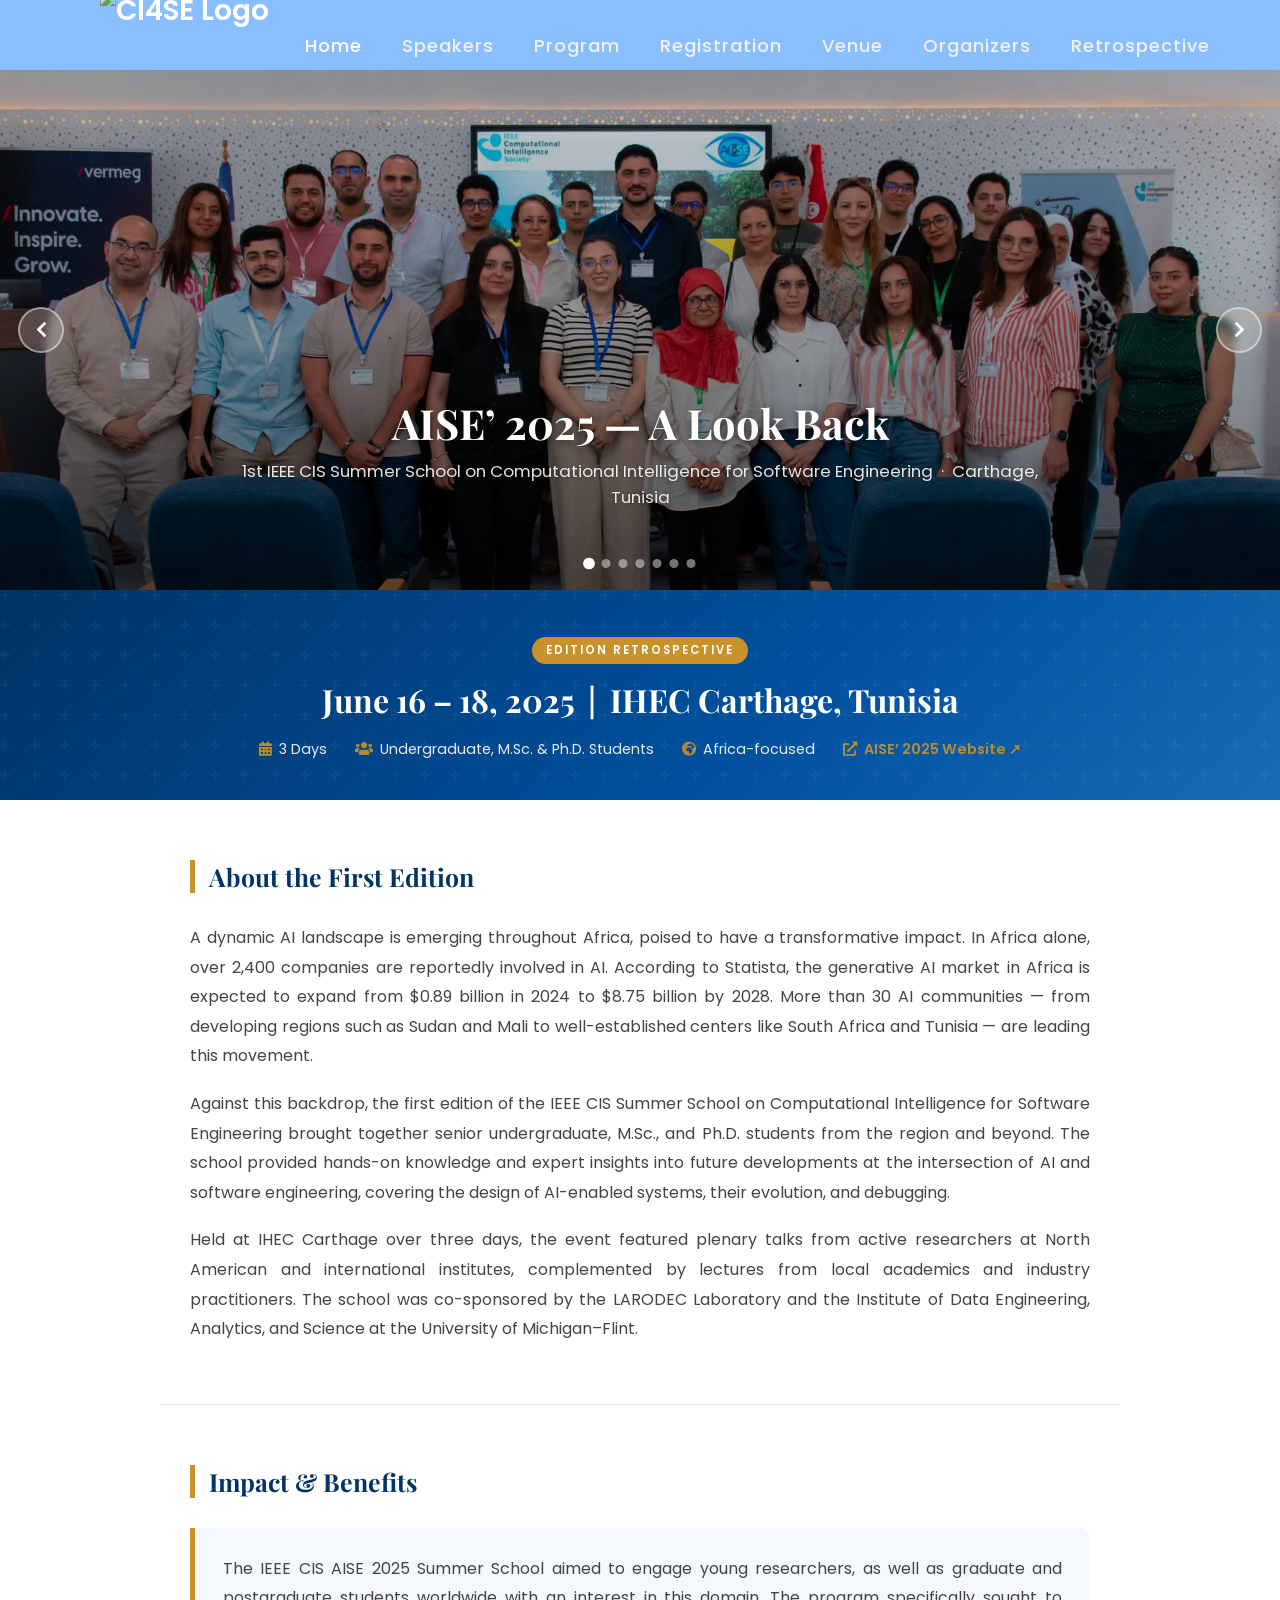
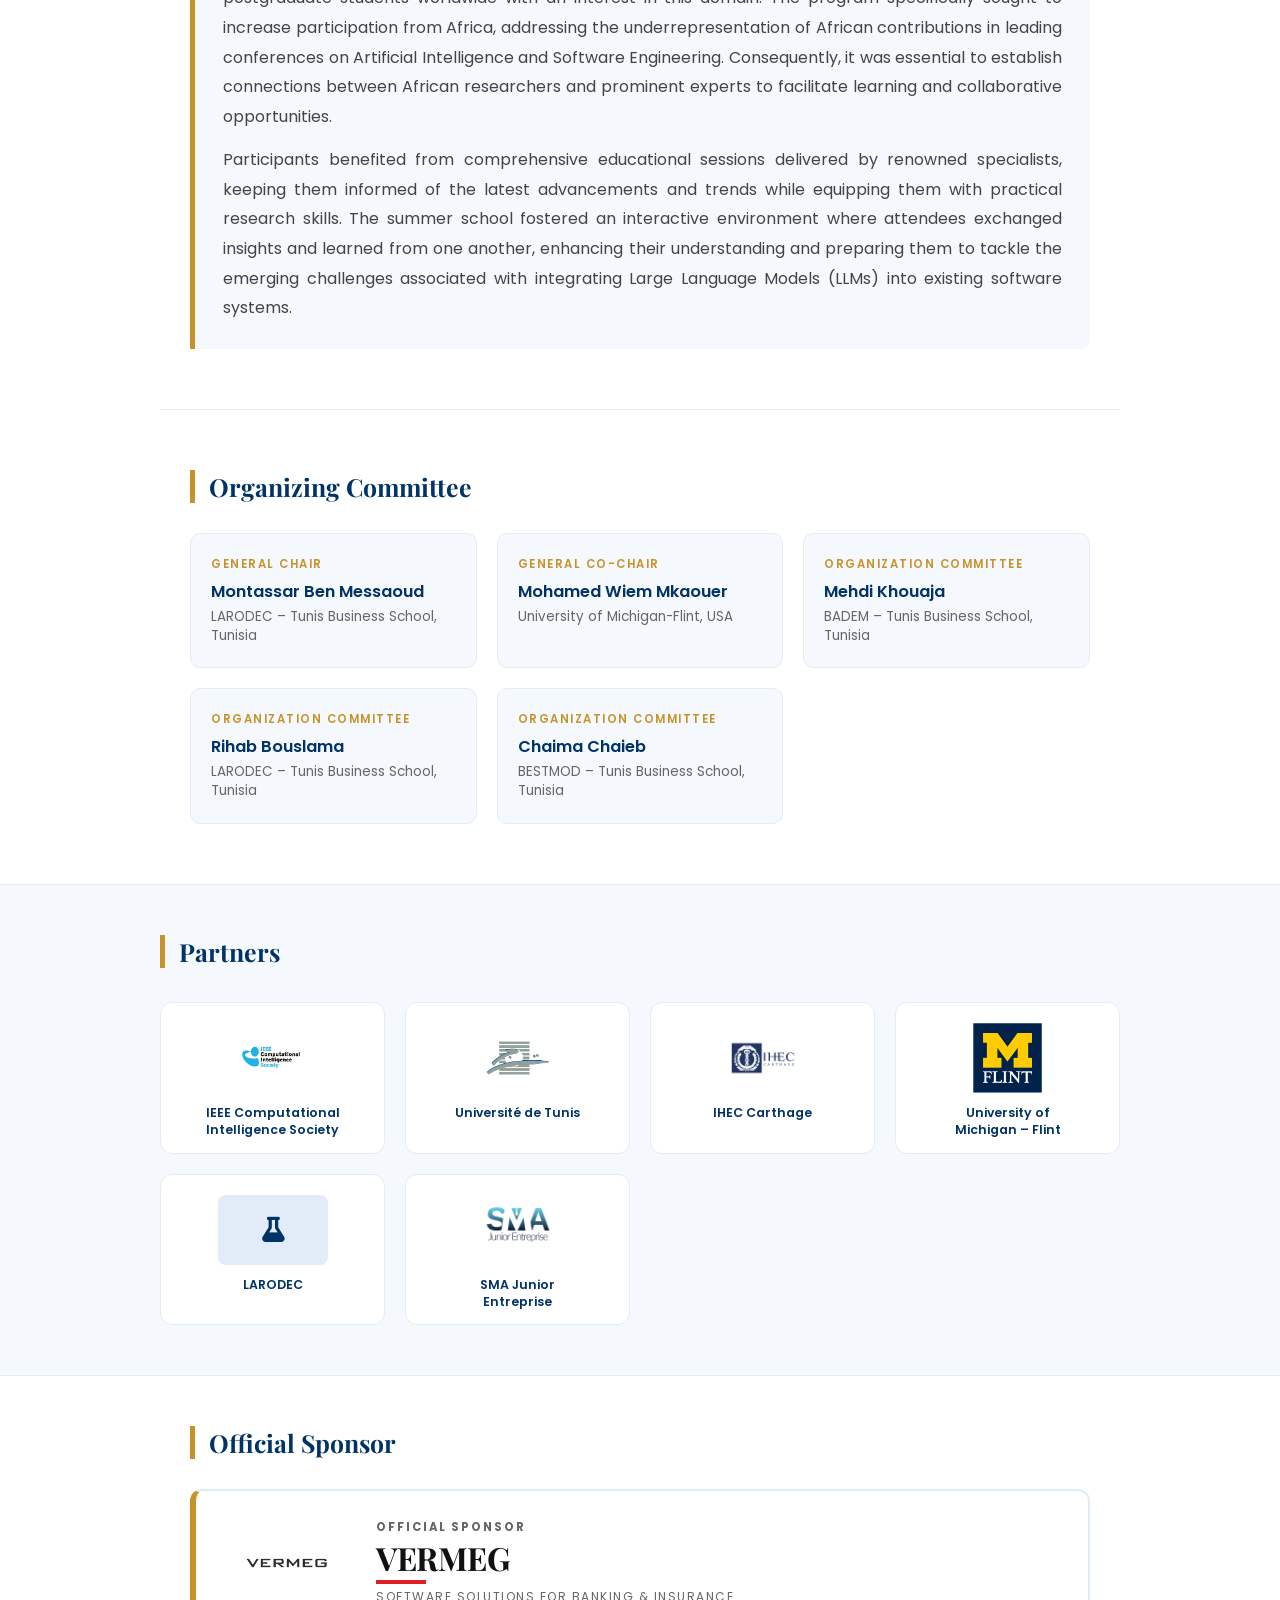
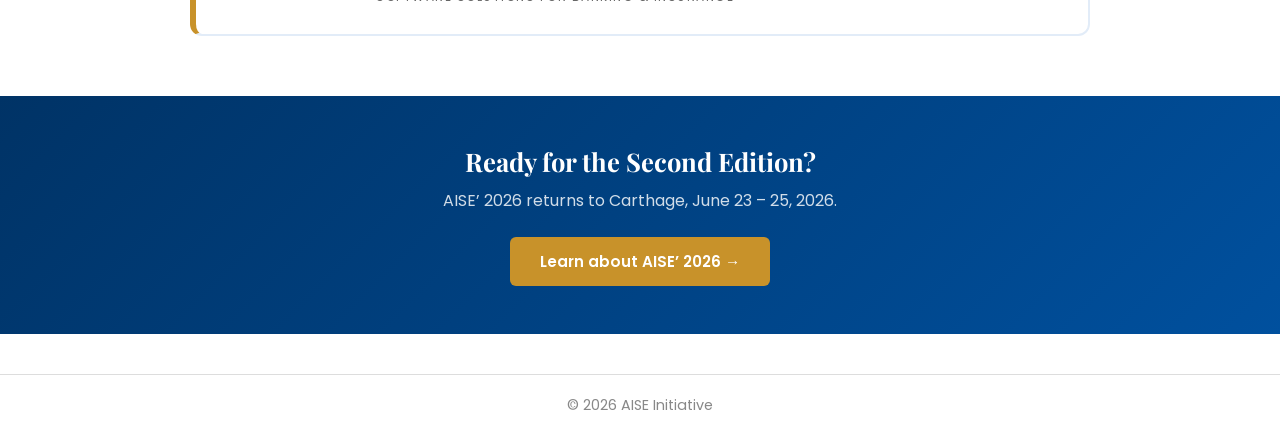
==== AISE2025.html @ b55656f7 "Retrospective" ====
<!DOCTYPE html>
<html lang="en" dir="ltr">
<head>
  <meta charset="utf-8" />
  <link rel="icon" href="images/AISE.png" type="image/png" />
  <title>AISE 2025 – Retrospective</title>
  <link rel="stylesheet" href="styles.css" />
  <link rel="stylesheet" href="https://cdnjs.cloudflare.com/ajax/libs/font-awesome/5.15.3/css/all.min.css" />
  <link rel="preconnect" href="https://fonts.googleapis.com" />
  <link href="https://fonts.googleapis.com/css2?family=Playfair+Display:wght@700&family=Source+Sans+3:wght@300;400;600&display=swap" rel="stylesheet" />
  <meta name="viewport" content="width=device-width, initial-scale=1.0" />

  <style>
    /* ── Root & base ───────────────────────────────────────── */
    :root {
      --navy: #003366;
      --gold:  #c8922a;
      --light: #f5f8fc;
      --mid:   #e2ecf8;
      --text:  #2c2c2c;
      --muted: #666;
    }
    body {
      font-family: 'Source Sans 3', sans-serif;
      color: var(--text);
      margin: 0;
      background: #fff;
    }

    /* ══════════════════════════════════════════════════════════
       HERO SLIDESHOW  — full-width, right after navbar
    ══════════════════════════════════════════════════════════ */
    .slideshow-wrap {
      position: relative;
      width: 100%;
      height: 520px;
      overflow: hidden;
      background: #000;
      margin-top: 70px; /* ← pushes slideshow below the fixed navbar.
                            Inspect your <nav> in the browser and change
                            this value if it still overlaps. */
    }
    @media (max-width: 700px) { .slideshow-wrap { height: 280px; margin-top: 70px; } }

    .slide {
      position: absolute;
      inset: 0;
      opacity: 0;
      transition: opacity .8s ease;
      background-size: cover;
      background-position: center;
    }
    .slide.active { opacity: 1; }

    /* Dark gradient overlay so text reads well */
    .slide::after {
      content: '';
      position: absolute;
      inset: 0;
      background: linear-gradient(to bottom,
        rgba(0,0,0,.18) 0%,
        rgba(0,0,0,.55) 100%);
    }

    /* Caption */
    .slide-caption {
      position: absolute;
      bottom: 80px;
      left: 50%;
      transform: translateX(-50%);
      z-index: 2;
      text-align: center;
      color: #fff;
      width: 90%;
      max-width: 800px;
      pointer-events: none;
    }
    .slide-caption h1 {
      font-family: 'Playfair Display', serif;
      font-size: clamp(1.5rem, 4vw, 2.6rem);
      margin: 0 0 10px;
      text-shadow: 0 2px 8px rgba(0,0,0,.5);
      line-height: 1.2;
    }
    .slide-caption p {
      font-size: clamp(.85rem, 2vw, 1.05rem);
      opacity: .88;
      margin: 0;
      text-shadow: 0 1px 4px rgba(0,0,0,.4);
    }

    /* Prev / Next arrows */
    .slide-btn {
      position: absolute;
      top: 50%;
      transform: translateY(-50%);
      z-index: 3;
      background: rgba(255,255,255,.18);
      border: 2px solid rgba(255,255,255,.45);
      color: #fff;
      width: 46px; height: 46px;
      border-radius: 50%;
      font-size: 1.1rem;
      cursor: pointer;
      display: flex; align-items: center; justify-content: center;
      transition: background .2s;
      backdrop-filter: blur(4px);
    }
    .slide-btn:hover { background: rgba(255,255,255,.32); }
    .slide-btn.prev { left: 18px; }
    .slide-btn.next { right: 18px; }

    /* Dot indicators */
    .slide-dots {
      position: absolute;
      bottom: 22px;
      left: 50%;
      transform: translateX(-50%);
      z-index: 3;
      display: flex;
      gap: 8px;
    }
    .dot {
      width: 9px; height: 9px;
      border-radius: 50%;
      background: rgba(255,255,255,.45);
      cursor: pointer;
      transition: background .25s, transform .25s;
      border: none;
      padding: 0;
    }
    .dot.active { background: #fff; transform: scale(1.3); }

    /* ── Page info banner (below slideshow) ────────────────── */
    .retro-hero {
      background: linear-gradient(135deg, var(--navy) 0%, #00509e 60%, #1a6bb5 100%);
      color: #fff;
      text-align: center;
      padding: 46px 30px 40px;
      position: relative;
      overflow: hidden;
    }
    .retro-hero::before {
      content: '';
      position: absolute;
      inset: 0;
      background: url("data:image/svg+xml,%3Csvg width='60' height='60' viewBox='0 0 60 60' xmlns='http://www.w3.org/2000/svg'%3E%3Cg fill='none' fill-rule='evenodd'%3E%3Cg fill='%23ffffff' fill-opacity='0.04'%3E%3Cpath d='M36 34v-4h-2v4h-4v2h4v4h2v-4h4v-2h-4zm0-30V0h-2v4h-4v2h4v4h2V6h4V4h-4zM6 34v-4H4v4H0v2h4v4h2v-4h4v-2H6zM6 4V0H4v4H0v2h4v4h2V6h4V4H6z'/%3E%3C/g%3E%3C/g%3E%3C/svg%3E");
    }
    .retro-hero .badge {
      display: inline-block;
      background: var(--gold);
      color: #fff;
      font-size: .72rem;
      font-weight: 600;
      letter-spacing: 2px;
      text-transform: uppercase;
      padding: 5px 14px;
      border-radius: 20px;
      margin-bottom: 14px;
    }
    .retro-hero h2 {
      font-family: 'Playfair Display', serif;
      font-size: clamp(1.4rem, 3vw, 2rem);
      margin: 0 0 10px;
    }
    .retro-hero .hero-meta {
      margin-top: 18px;
      display: flex;
      justify-content: center;
      gap: 28px;
      flex-wrap: wrap;
    }
    .retro-hero .hero-meta span {
      font-size: .9rem;
      opacity: .9;
      display: flex;
      align-items: center;
      gap: 7px;
    }
    .retro-hero .hero-meta i { color: var(--gold); }

    /* ── Section wrapper ───────────────────────────────────── */
    .section {
      max-width: 960px;
      margin: 0 auto;
      padding: 60px 30px;
    }
    .section-title {
      font-family: 'Playfair Display', serif;
      font-size: 1.55rem;
      color: var(--navy);
      border-left: 5px solid var(--gold);
      padding-left: 14px;
      margin: 0 0 30px;
    }

    /* ── About prose ───────────────────────────────────────── */
    .prose p {
      font-size: 1rem;
      color: #444;
      line-height: 1.85;
      margin-bottom: 18px;
      text-align: justify;
    }
    .prose p:last-child { margin-bottom: 0; }

    /* ── Impact box ────────────────────────────────────────── */
    .impact-box {
      background: var(--light);
      border-left: 5px solid var(--gold);
      border-radius: 0 10px 10px 0;
      padding: 26px 28px;
    }
    .impact-box p {
      font-size: 1rem;
      color: #444;
      line-height: 1.85;
      margin: 0 0 14px;
      text-align: justify;
    }
    .impact-box p:last-child { margin-bottom: 0; }

    /* ── Org committee ─────────────────────────────────────── */
    .org-grid {
      display: grid;
      grid-template-columns: repeat(auto-fit, minmax(220px, 1fr));
      gap: 20px;
    }
    .org-card {
      background: var(--light);
      border: 1px solid var(--mid);
      border-radius: 10px;
      padding: 22px 20px;
      transition: box-shadow .2s;
    }
    .org-card:hover { box-shadow: 0 6px 18px rgba(0,51,102,.09); }
    .org-card .role {
      font-size: .72rem;
      font-weight: 600;
      text-transform: uppercase;
      letter-spacing: 1.5px;
      color: var(--gold);
      margin-bottom: 6px;
    }
    .org-card .name {
      font-size: 1.02rem;
      font-weight: 600;
      color: var(--navy);
      margin-bottom: 4px;
    }
    .org-card .affil {
      font-size: .84rem;
      color: var(--muted);
      line-height: 1.4;
    }

    /* ══════════════════════════════════════════════════════════
       PARTNERS  — logo photo cards
    ══════════════════════════════════════════════════════════ */
    .partners-section {
      background: var(--light);
      border-top: 1px solid var(--mid);
      border-bottom: 1px solid var(--mid);
      padding: 50px 30px;
    }
    .partners-inner { max-width: 960px; margin: 0 auto; }
    .partners-inner .section-title { margin-bottom: 34px; }

    .partners-grid {
      display: grid;
      grid-template-columns: repeat(auto-fill, minmax(180px, 1fr));
      gap: 20px;
    }
    .partner-card {
      background: #fff;
      border: 1px solid var(--mid);
      border-radius: 12px;
      padding: 20px 16px 14px;
      display: flex;
      flex-direction: column;
      align-items: center;
      gap: 12px;
      transition: transform .2s, box-shadow .2s;
    }
    .partner-card:hover { transform: translateY(-4px); box-shadow: 0 8px 22px rgba(0,51,102,.1); }
    .partner-logo-wrap {
      width: 110px;
      height: 70px;
      display: flex;
      align-items: center;
      justify-content: center;
    }
    .partner-logo-wrap img {
      max-width: 110px;
      max-height: 70px;
      object-fit: contain;
      display: block;
    }
    .partner-logo-wrap .logo-placeholder {
      width: 100%;
      height: 100%;
      background: var(--mid);
      border-radius: 8px;
      display: flex;
      align-items: center;
      justify-content: center;
      color: var(--navy);
      font-size: 1.6rem;
    }
    .partner-name {
      font-size: .78rem;
      font-weight: 600;
      text-align: center;
      color: var(--navy);
      line-height: 1.35;
    }

    /* ── Official Sponsor ──────────────────────────────────── */
    .sponsor-section {
      max-width: 960px;
      margin: 0 auto;
      padding: 50px 30px 60px;
    }
    .sponsor-box {
      display: flex;
      align-items: center;
      gap: 28px;
      background: #fff;
      border: 2px solid var(--mid);
      border-left: 6px solid var(--gold);
      border-radius: 12px;
      padding: 28px 32px;
      flex-wrap: wrap;
    }
    .sponsor-logo-wrap {
      width: 120px; height: 70px;
      display: flex; align-items: center; justify-content: center;
    }
    .sponsor-logo-wrap img { max-width: 120px; max-height: 70px; object-fit: contain; }
    .sponsor-logo-wrap .logo-placeholder {
      width: 100%; height: 100%;
      background: var(--mid); border-radius: 8px;
      display: flex; align-items: center; justify-content: center;
      color: var(--navy); font-size: 1.8rem;
    }
    .sp-label {
      font-size: .72rem; font-weight: 700;
      letter-spacing: 2px; text-transform: uppercase;
      color: var(--muted); margin-bottom: 6px;
    }
    .sp-name {
      font-family: 'Playfair Display', serif;
      font-size: 2rem; font-weight: 700;
      color: #111; letter-spacing: -.5px; line-height: 1;
    }
    .sp-name span {
      display: block; width: 50px; height: 4px;
      background: #e02020; margin-top: 6px;
    }
    .sp-sub {
      font-size: .75rem; letter-spacing: 1.5px;
      text-transform: uppercase; color: var(--muted); margin-top: 4px;
    }

    /* ── Divider ───────────────────────────────────────────── */
    .divider { height: 1px; background: var(--mid); max-width: 960px; margin: 0 auto; }

    /* ── CTA strip ─────────────────────────────────────────── */
    .cta-strip {
      background: linear-gradient(135deg, var(--navy) 0%, #00509e 100%);
      color: #fff;
      text-align: center;
      padding: 48px 30px;
    }
    .cta-strip h2 {
      font-family: 'Playfair Display', serif;
      font-size: 1.6rem; margin: 0 0 10px;
    }
    .cta-strip p { opacity: .82; margin: 0 0 24px; }
    .cta-strip a {
      display: inline-block;
      background: var(--gold); color: #fff;
      font-weight: 600; padding: 13px 30px;
      border-radius: 6px; text-decoration: none;
      font-size: .95rem; transition: background .2s;
    }
    .cta-strip a:hover { background: #a87420; }

    /* ── Fade-in animations ────────────────────────────────── */
    .fade-in { opacity: 0; transform: translateY(22px); transition: opacity .55s ease, transform .55s ease; }
    .fade-in.visible { opacity: 1; transform: none; }
  </style>
</head>

<body>

<!-- Shared navbar -->
<div id="navbar-container"></div>
<script>
  fetch("navbar.html")
    .then(r => r.text())
    .then(d => { document.getElementById("navbar-container").innerHTML = d; });
</script>

<!-- ══════════════════════════════════════════════════════════
     HERO SLIDESHOW — first thing on the page
════════════════════════════════════════════════════════════ -->
<div class="slideshow-wrap" id="slideshow">

  <div class="slide active"
       style="background-image:url('images/aise2025/g1.jpg'); background-color:#1a3a5c;"></div>

  <div class="slide"
       style="background-image:url('images/aise2025/g7.jpg'); background-color:#1e4d2b;"></div>

  <div class="slide"
       style="background-image:url('images/aise2025/g3.jpg'); background-color:#3b1a5c;"></div>

  <div class="slide"
       style="background-image:url('images/aise2025/g2.jpg'); background-color:#5c2b1a;"></div>

  <div class="slide"
       style="background-image:url('images/aise2025/g5.jpg'); background-color:#1a4a5c;"></div>

  <div class="slide"
       style="background-image:url('images/aise2025/g6.jpg'); background-color:#2d3a1a;"></div>

  <div class="slide"
       style="background-image:url('images/aise2025/g4.jpg'); background-color:#2d3a1a;"></div>

  <!-- Caption -->
  <div class="slide-caption">
    <h1>AISE&rsquo; 2025 &mdash; A Look Back</h1>
    <p>1st IEEE CIS Summer School on Computational Intelligence for Software Engineering &nbsp;&middot;&nbsp; Carthage, Tunisia</p>
  </div>

  <!-- Arrows -->
  <button class="slide-btn prev" onclick="slideshowMove(-1)" aria-label="Previous slide">
    <i class="fas fa-chevron-left"></i>
  </button>
  <button class="slide-btn next" onclick="slideshowMove(1)" aria-label="Next slide">
    <i class="fas fa-chevron-right"></i>
  </button>

  <!-- Dot nav (built by JS) -->
  <div class="slide-dots" id="slideDots"></div>
</div>

<!-- ── Info banner ────────────────────────────────────────── -->
<div class="retro-hero">
  <div class="badge">Edition Retrospective</div>
  <h2>June 16 &ndash; 18, 2025 &nbsp;|&nbsp; IHEC Carthage, Tunisia</h2>
  <div class="hero-meta">
    <span><i class="fas fa-calendar-alt"></i> 3 Days</span>
    <span><i class="fas fa-users"></i> Undergraduate, M.Sc. &amp; Ph.D. Students</span>
    <span><i class="fas fa-globe-africa"></i> Africa-focused</span>
    <span><i class="fas fa-external-link-alt"></i>
      <a href="https://ci4se.github.io/AISE2025/index.html" target="_blank"
         style="color:#c8922a;text-decoration:none;font-weight:600;">
        AISE&rsquo; 2025 Website &nearr;
      </a>
    </span>
  </div>
</div>

<!-- ── About ─────────────────────────────────────────────── -->
<div class="section fade-in">
  <h2 class="section-title">About the First Edition</h2>
  <div class="prose">
    <p>
      A dynamic AI landscape is emerging throughout Africa, poised to have a transformative impact.
      In Africa alone, over 2,400 companies are reportedly involved in AI. According to Statista, the
      generative AI market in Africa is expected to expand from $0.89 billion in 2024 to $8.75 billion
      by 2028. More than 30 AI communities &mdash; from developing regions such as Sudan and Mali to
      well-established centers like South Africa and Tunisia &mdash; are leading this movement.
    </p>
    <p>
      Against this backdrop, the first edition of the IEEE CIS Summer School on Computational
      Intelligence for Software Engineering brought together senior undergraduate, M.Sc., and Ph.D.
      students from the region and beyond. The school provided hands-on knowledge and expert insights
      into future developments at the intersection of AI and software engineering, covering the design
      of AI-enabled systems, their evolution, and debugging.
    </p>
    <p>
      Held at IHEC Carthage over three days, the event featured plenary talks from active researchers
      at North American and international institutes, complemented by lectures from local academics
      and industry practitioners. The school was co-sponsored by the LARODEC Laboratory and the
      Institute of Data Engineering, Analytics, and Science at the University of Michigan&ndash;Flint.
    </p>
  </div>
</div>

<div class="divider"></div>

<!-- ── Impact & Benefits ─────────────────────────────────── -->
<div class="section fade-in">
  <h2 class="section-title">Impact &amp; Benefits</h2>
  <div class="impact-box">
    <p>
      The IEEE CIS AISE 2025 Summer School aimed to engage young researchers, as well as graduate and
      postgraduate students worldwide with an interest in this domain. The program specifically sought
      to increase participation from Africa, addressing the underrepresentation of African contributions
      in leading conferences on Artificial Intelligence and Software Engineering. Consequently, it was
      essential to establish connections between African researchers and prominent experts to facilitate
      learning and collaborative opportunities.
    </p>
    <p>
      Participants benefited from comprehensive educational sessions delivered by renowned specialists,
      keeping them informed of the latest advancements and trends while equipping them with practical
      research skills. The summer school fostered an interactive environment where attendees exchanged
      insights and learned from one another, enhancing their understanding and preparing them to tackle
      the emerging challenges associated with integrating Large Language Models (LLMs) into existing
      software systems.
    </p>
  </div>
</div>

<div class="divider"></div>

<!-- ── Organizing committee ──────────────────────────────── -->
<div class="section fade-in">
  <h2 class="section-title">Organizing Committee</h2>
  <div class="org-grid">
    <div class="org-card">
      <div class="role">General Chair</div>
      <div class="name">Montassar Ben Messaoud</div>
      <div class="affil">LARODEC &ndash; Tunis Business School, Tunisia</div>
    </div>
    <div class="org-card">
      <div class="role">General Co-Chair</div>
      <div class="name">Mohamed Wiem Mkaouer</div>
      <div class="affil">University of Michigan-Flint, USA</div>
    </div>
    <div class="org-card">
      <div class="role">Organization Committee</div>
      <div class="name">Mehdi Khouaja</div>
      <div class="affil">BADEM &ndash; Tunis Business School, Tunisia</div>
    </div>
    <div class="org-card">
      <div class="role">Organization Committee</div>
      <div class="name">Rihab Bouslama</div>
      <div class="affil">LARODEC &ndash; Tunis Business School, Tunisia</div>
    </div>
    <div class="org-card">
      <div class="role">Organization Committee</div>
      <div class="name">Chaima Chaieb</div>
      <div class="affil">BESTMOD &ndash; Tunis Business School, Tunisia</div>
    </div>
  </div>
</div>

<!-- ── Partners ───────────────────────────────────────────── -->
<div class="partners-section fade-in">
  <div class="partners-inner">
    <h2 class="section-title">Partners</h2>
    <div class="partners-grid">

      <div class="partner-card">
        <div class="partner-logo-wrap">
          <img src="images/IEEE.jpg" alt="IEEE CIS"
               onerror="this.style.display='none';this.nextElementSibling.style.display='flex';" />
          <div class="logo-placeholder" style="display:none"><i class="fas fa-microchip"></i></div>
        </div>
        <div class="partner-name">IEEE Computational<br>Intelligence Society</div>
      </div>

      <div class="partner-card">
        <div class="partner-logo-wrap">
          <img src="images/univ_tunis_logo.png" alt="Université de Tunis"
               onerror="this.style.display='none';this.nextElementSibling.style.display='flex';" />
          <div class="logo-placeholder" style="display:none"><i class="fas fa-university"></i></div>
        </div>
                <div class="partner-name">Université de Tunis</div>

      </div>

      <div class="partner-card">
        <div class="partner-logo-wrap">
          <img src="images/ihec_logo.jpg" alt="IHEC Carthage"
               onerror="this.style.display='none';this.nextElementSibling.style.display='flex';" />
          <div class="logo-placeholder" style="display:none"><i class="fas fa-building"></i></div>
        </div>
        <div class="partner-name">IHEC Carthage</div>
      </div>

      <div class="partner-card">
        <div class="partner-logo-wrap">
          <img src="images/flint.png" alt="University of Michigan-Flint"
               onerror="this.style.display='none';this.nextElementSibling.style.display='flex';" />
          <div class="logo-placeholder" style="display:none"><i class="fas fa-graduation-cap"></i></div>
        </div>
        <div class="partner-name">University of<br>Michigan &ndash; Flint</div>
      </div>

      <div class="partner-card">
        <div class="partner-logo-wrap">
          <img src="images/larodec_theme_logo.png" alt="LARODEC"
               onerror="this.style.display='none';this.nextElementSibling.style.display='flex';" />
          <div class="logo-placeholder" style="display:none"><i class="fas fa-flask"></i></div>
        </div>
        <div class="partner-name">LARODEC</div>
      </div>

      <div class="partner-card">
        <div class="partner-logo-wrap">
          <img src="images/SMA.png" alt="SMA Junior Entreprise"
               onerror="this.style.display='none';this.nextElementSibling.style.display='flex';" />
          <div class="logo-placeholder" style="display:none"><i class="fas fa-briefcase"></i></div>
        </div>
        <div class="partner-name">SMA Junior<br>Entreprise</div>
      </div>

      

    </div>
  </div>
</div>

<!-- ── Official Sponsor ───────────────────────────────────── -->
<div class="sponsor-section fade-in">
  <h2 class="section-title">Official Sponsor</h2>
  <div class="sponsor-box">
    <div class="sponsor-logo-wrap">
      <img src="images/vermeg.jpg" alt="VERMEG"
           onerror="this.style.display='none';this.nextElementSibling.style.display='flex';" />
      <div class="logo-placeholder" style="display:none"><i class="fas fa-landmark"></i></div>
    </div>
    <div>
      <div class="sp-label">Official Sponsor</div>
      <div class="sp-name">VERMEG <span></span></div>
      <div class="sp-sub">Software Solutions for Banking &amp; Insurance</div>
    </div>
  </div>
</div>

<!-- ── CTA ────────────────────────────────────────────────── -->
<div class="cta-strip fade-in">
  <h2>Ready for the Second Edition?</h2>
  <p>AISE&rsquo; 2026 returns to Carthage, June 23 &ndash; 25, 2026.</p>
  <a href="index.html">Learn about AISE&rsquo; 2026 &rarr;</a>
</div>

<footer>
  &copy; 2026 AISE Initiative
</footer>

<!-- ══════════════════════════════════════════════════════════
     SLIDESHOW SCRIPT
════════════════════════════════════════════════════════════ -->
<script>
(function () {
  const slides = document.querySelectorAll('.slide');
  const dotsWrap = document.getElementById('slideDots');
  let current = 0;
  let autoTimer;

  /* Build dot buttons */
  slides.forEach((_, i) => {
    const btn = document.createElement('button');
    btn.className = 'dot' + (i === 0 ? ' active' : '');
    btn.setAttribute('aria-label', 'Go to slide ' + (i + 1));
    btn.addEventListener('click', () => goTo(i));
    dotsWrap.appendChild(btn);
  });

  function goTo(n) {
    slides[current].classList.remove('active');
    dotsWrap.children[current].classList.remove('active');
    current = (n + slides.length) % slides.length;
    slides[current].classList.add('active');
    dotsWrap.children[current].classList.add('active');
    resetAuto();
  }

  function resetAuto() {
    clearInterval(autoTimer);
    autoTimer = setInterval(() => goTo(current + 1), 4500);
  }

  /* Expose for arrow buttons */
  window.slideshowMove = dir => goTo(current + dir);

  /* Pause on hover, resume on leave */
  const wrap = document.getElementById('slideshow');
  wrap.addEventListener('mouseenter', () => clearInterval(autoTimer));
  wrap.addEventListener('mouseleave', resetAuto);

  /* Touch / swipe support */
  let touchStartX = 0;
  wrap.addEventListener('touchstart', e => { touchStartX = e.touches[0].clientX; }, { passive: true });
  wrap.addEventListener('touchend', e => {
    const dx = e.changedTouches[0].clientX - touchStartX;
    if (Math.abs(dx) > 40) goTo(current + (dx < 0 ? 1 : -1));
  });

  /* Keyboard arrows when focus is inside slideshow */
  wrap.addEventListener('keydown', e => {
    if (e.key === 'ArrowLeft')  goTo(current - 1);
    if (e.key === 'ArrowRight') goTo(current + 1);
  });

  resetAuto();
})();

/* Fade-in on scroll */
const io = new IntersectionObserver(entries => {
  entries.forEach(e => {
    if (e.isIntersecting) { e.target.classList.add('visible'); io.unobserve(e.target); }
  });
}, { threshold: 0.1 });
document.querySelectorAll('.fade-in').forEach(el => io.observe(el));
</script>

</body>
</html>
---- styles.css ----
/* Importing Google Fonts */
@import url("https://fonts.googleapis.com/css?family=Poppins:400,500,600,700&display=swap");

/* Global reset: Remove default margin, padding, and set box-sizing */
* {
  margin: 0;
  padding: 0;
  box-sizing: border-box;
  font-family: "Poppins", sans-serif;
}

/* Styling the navigation bar */
nav {
  display: flex;
  height: 70px;
  width: 100%;
  background-color: #0073ff75;
  align-items: center;
  justify-content: space-between;
  padding: 0 50px 0 100px;
  flex-wrap: wrap;
  position: fixed;
  top: 0;
  left: 0;
  z-index: 999;
}

/**************** main DIV *****************************/
.main_div {
  position: relative;
  width: 100%;
  height: 400px;
  background-image: url("images/SidiBousaid.jpg");
  margin-top: 100px;
  background-size: cover;
  background-position: center;
  display: flex;
  justify-content: center;
  align-items: center;
}

#title_p {
  font-size: 26px;
  font-weight: bold;
  text-align: center;
  color: white;
  background: rgba(0, 0, 0, 0.7);
  padding: 20px;
  border-radius: 10px;
  text-shadow: 2px 2px 4px rgba(0, 0, 0, 0.6);
  max-width: 80%;
}

.Description {
  text-align: left;
}

/* Logo inside the navigation */
nav .logo {
  display: flex;
  align-items: flex-start;
  text-decoration: none;
  color: #fff;
  font-size: 28px;
  font-weight: 600;
}

nav .logo-img {
  height: 100px;
  margin-right: 10px;
  margin-top: -10px;
}

/* Navigation menu (unordered list) */
nav ul {
  display: flex;
  flex-wrap: wrap;
  list-style: none;
}

/* Each list item in the navigation */
nav ul li {
  margin: 0 5px;
}

/* Links inside the navigation items */
nav ul li a {
  color: #f2f2f2;
  text-decoration: none;
  font-size: 18px;
  font-weight: 500;
  padding: 8px 15px;
  border-radius: 5px;
  letter-spacing: 1px;
  transition: all 0.3s ease;
}

/* Active and hover states for the links */
nav ul li a.active {
  color: #fff;
}
nav ul li a:hover {
  color: #111;
}

/* Menu button for mobile view (hidden by default) */
nav .menu-btn i {
  color: #fff;
  font-size: 22px;
  cursor: pointer;
  display: none;
}

/* Hides the checkbox input */
input[type="checkbox"] {
  display: none;
}

/* Media query for screens with max width of 1000px */
@media (max-width: 1000px) {
  nav {
    padding: 0 40px 0 50px;
  }
}

/* Media query for screens with max width of 920px (Mobile view) */
@media (max-width: 920px) {
  nav .menu-btn i {
    display: block;
  }

  #click:checked ~ .menu-btn i:before {
    content: "\f00d";
  }

  nav ul {
    position: fixed;
    top: 80px;
    left: -100%;
    background: #111;
    height: 100vh;
    width: 100%;
    text-align: center;
    display: block;
    transition: all 0.3s ease;
    z-index: 998;
  }

  #click:checked ~ ul {
    left: 0;
  }

  nav ul li {
    width: 100%;
    margin: 40px 0;
  }

  nav ul li a {
    width: 100%;
    margin-left: -100%;
    display: block;
    font-size: 20px;
    transition: 0.4s cubic-bezier(0.68, -0.55, 0.265, 1.55);
  }

  #click:checked ~ ul li a {
    margin-left: 0;
  }

  nav ul li a.active,
  nav ul li a:hover {
    background: none;
    color: rgb(231, 247, 10);
  }

  .main_div {
    margin-top: 80px;
    height: 300px;
  }

  #title_p {
    font-size: 18px;
  }
}

/* Styling for the content below the navigation bar */
.content {
  position: relative;
  z-index: 1;
  width: 100%;
  padding: 0 30px;
  color: #1b1b1b;
  text-align: center;
}

/* Styling for the content divs */
.content div {
  font-size: 40px;
  font-weight: 700;
}

/* Venue styling */
.venue-header {
  display: none;
}

.venue-header::before {
  content: "";
  position: absolute;
  top: 0;
  left: 0;
  width: 100%;
  height: 100%;
  background: rgba(0, 0, 0, 0.5);
  z-index: 1;
}

.venue-header h2,
.venue-header p {
  position: relative;
  z-index: 2;
}

.venue-details {
  display: flex;
  flex-direction: column;
  align-items: center;
  width: 100%;
  max-width: 1200px;
  margin: 0 auto;
  padding: 40px 20px;
}

.venue-info {
  background: rgba(210, 241, 250, 0.9);
  color: black;
  padding: 20px;
  width: 100%;
  max-width: 800px;
  border-radius: 10px;
  box-shadow: 0 4px 10px rgba(0, 0, 0, 0.1);
  text-align: center;
}

.venue-map {
  width: 100%;
  max-width: 1200px;
  margin-top: 20px;
}

.map-link {
  color: blue;
  font-weight: bold;
  font-size: large;
  text-decoration: none;
}

.map-link:hover {
  text-decoration: underline;
}

#venue-description {
  text-align: left;
}

.directions {
  background-color: #f8f9fa;
  padding: 30px;
  border-radius: 8px;
  font-family: Arial, sans-serif;
}

.directions h2 {
  text-align: center;
  font-size: 24px;
  color: #333;
  margin-bottom: 20px;
}

.transport-method {
  border: 1px solid #ddd;
  border-radius: 5px;
  padding: 20px;
  margin-bottom: 15px;
  background-color: #ffffff;
}

.transport-method h3 {
  font-size: 20px;
  color: blue;
  margin-bottom: 10px;
}

.transport-method p {
  font-size: 16px;
  color: #555;
}

.transport-method a {
  color: #28a745;
  text-decoration: none;
  font-weight: bold;
}

.transport-method a:hover {
  text-decoration: underline;
}

/* Program styling */
table {
  width: 100%;
  border-collapse: collapse;
  margin-top: 20px;
  box-shadow: 0px 4px 10px rgba(0, 0, 0, 0.1);
}

th,
td {
  border: 1px solid #003366;
  padding: 15px;
  text-align: center;
}

th {
  background-color: #003366;
  color: white;
  font-size: 18px;
}

td {
  background-color: #f0f8ff;
  font-size: 16px;
  color: #003366;
}

.session {
  background-color: #87cefa;
  font-weight: bold;
}

.break {
  background-color: #f5f5f5;
  color: #888;
  font-style: italic;
}

/* Organizers styling */
.organizers-header {
  color: rgb(0, 0, 0);
  padding: 20px;
  margin-top: 100px;
  border-radius: 10px;
  box-shadow: 0px 4px 10px rgba(0, 0, 0, 0.1);
}

.organizers {
  display: flex;
  flex-wrap: wrap;
  justify-content: center;
  gap: 20px;
  margin-top: 30px;
}

.organizer-card img {
  width: 100%;
  border-radius: 8px;
}

.organizer-card {
  background-color: #ffffff;
  border: 2px solid #003366;
  border-radius: 8px;
  width: 250px;
  padding: 15px;
  box-shadow: 0px 4px 8px rgba(0, 0, 0, 0.2);
  text-align: center;
  transition: background-color 0.3s ease-in-out, transform 0.2s ease-in-out;
}

.organizer-card:hover {
  background-color: #003366;
  color: white;
  transform: scale(1.05);
}

.organizer-card:hover h2,
.organizer-card:hover p,
.organizer-card:hover a {
  color: white;
}

/* Speakers styling */
.speakers-header {
  color: rgb(0, 0, 0);
  padding: 20px;
  margin-top: 100px;
  border-radius: 10px;
  box-shadow: 0px 4px 10px rgba(0, 0, 0, 0.1);
}

.speakers-container {
  display: flex;
  justify-content: center;
}

.speakers {
  display: flex;
  flex-wrap: wrap;
  justify-content: center;
  gap: 20px;
  margin-top: 30px;
}

.lecturers {
  display: grid;
  grid-template-columns: repeat(3, 1fr);
  gap: 20px;
  max-width: 900px;
}

.speakers-card {
  background-color: #ffffff;
  border: 2px solid #003366;
  border-radius: 8px;
  width: 250px;
  padding: 15px;
  box-shadow: 0px 4px 8px rgba(0, 0, 0, 0.2);
  text-align: center;
  transition: background-color 0.3s ease-in-out, transform 0.2s ease-in-out;
}

.speakers-card:hover {
  background-color: #003366;
  color: white;
  transform: scale(1.05);
}

.speakers-card:hover h2,
.speakers-card:hover p,
.speakers-card:hover a {
  color: white;
}

.speakers-card img {
  width: 100%;
  border-radius: 8px;
}

/* Registration Styling */
.registration {
  border: 1px solid #ddd;
  border-radius: 5px;
  padding: 20px;
  margin-bottom: 15px;
  background-color: #ffffff;
}

.registration h3 {
  font-size: 20px;
  color: #007bff;
  margin-bottom: 10px;
}

.registration p {
  font-size: 16px;
  color: #555;
}

.registration a {
  color: #28a745;
  text-decoration: none;
  font-weight: bold;
}

.registration a:hover {
  text-decoration: underline;
}

.benefits {
  list-style: circle;
  padding: 0;
  padding-left: 20px;
}

.benefit-item {
  font-size: 14px;
  padding: 5px;
}

/* Schedule styling */
table.schedule {
  width: 100%;
  border-collapse: collapse;
  text-align: center;
  margin-bottom: 40px;
}

table.schedule th,
table.schedule td {
  border: 1px solid #ccc;
  padding: 10px;
  vertical-align: top;
}

table.schedule th {
  background-color: #5909ee;
  font-weight: bold;
}

.plenary {
  background-color: #a9dfbf;
}

.school {
  background-color: #aed6f1;
}

.industry {
  background-color: #f9e79f;
}

.lecture {
  background-color: #f5cba7;
}

.extra {
  background-color: #e6b0aa;
}

.legend-horizontal {
  max-width: 1000px;
  margin: auto;
  text-align: center;
}

.legend-horizontal h3 {
  margin-bottom: 10px;
}

.legend-horizontal .legend-item {
  display: inline-block;
  margin: 0 15px;
  font-size: 14px;
  vertical-align: middle;
}

.legend-box {
  width: 20px;
  height: 20px;
  display: inline-block;
  margin-right: 8px;
  vertical-align: middle;
}

.legend-box.plenary  { background-color: #a9dfbf; }
.legend-box.school   { background-color: #aed6f1; }
.legend-box.industry { background-color: #f9e79f; }
.legend-box.lecture  { background-color: #f5cba7; }
.legend-box.extra    { background-color: #d4867d; }

/* Coming Soon styling */
.coming-soon-section {
  display: flex;
  flex-direction: column;
  align-items: center;
  justify-content: center;
  min-height: 50vh;
  text-align: center;
  padding: 60px 20px;
}

.coming-soon-section i {
  font-size: 60px;
  color: #f0a500;
  margin-bottom: 20px;
}

.coming-soon-section h2 {
  font-size: 2rem;
  margin-bottom: 10px;
}

.coming-soon-section p {
  font-size: 1.1rem;
  color: #666;
}

/* Footer */
footer {
  text-align: center;
  padding: 20px;
  margin-top: 40px;
  border-top: 1px solid #ddd;
  font-size: 0.9rem;
  color: #888;
}
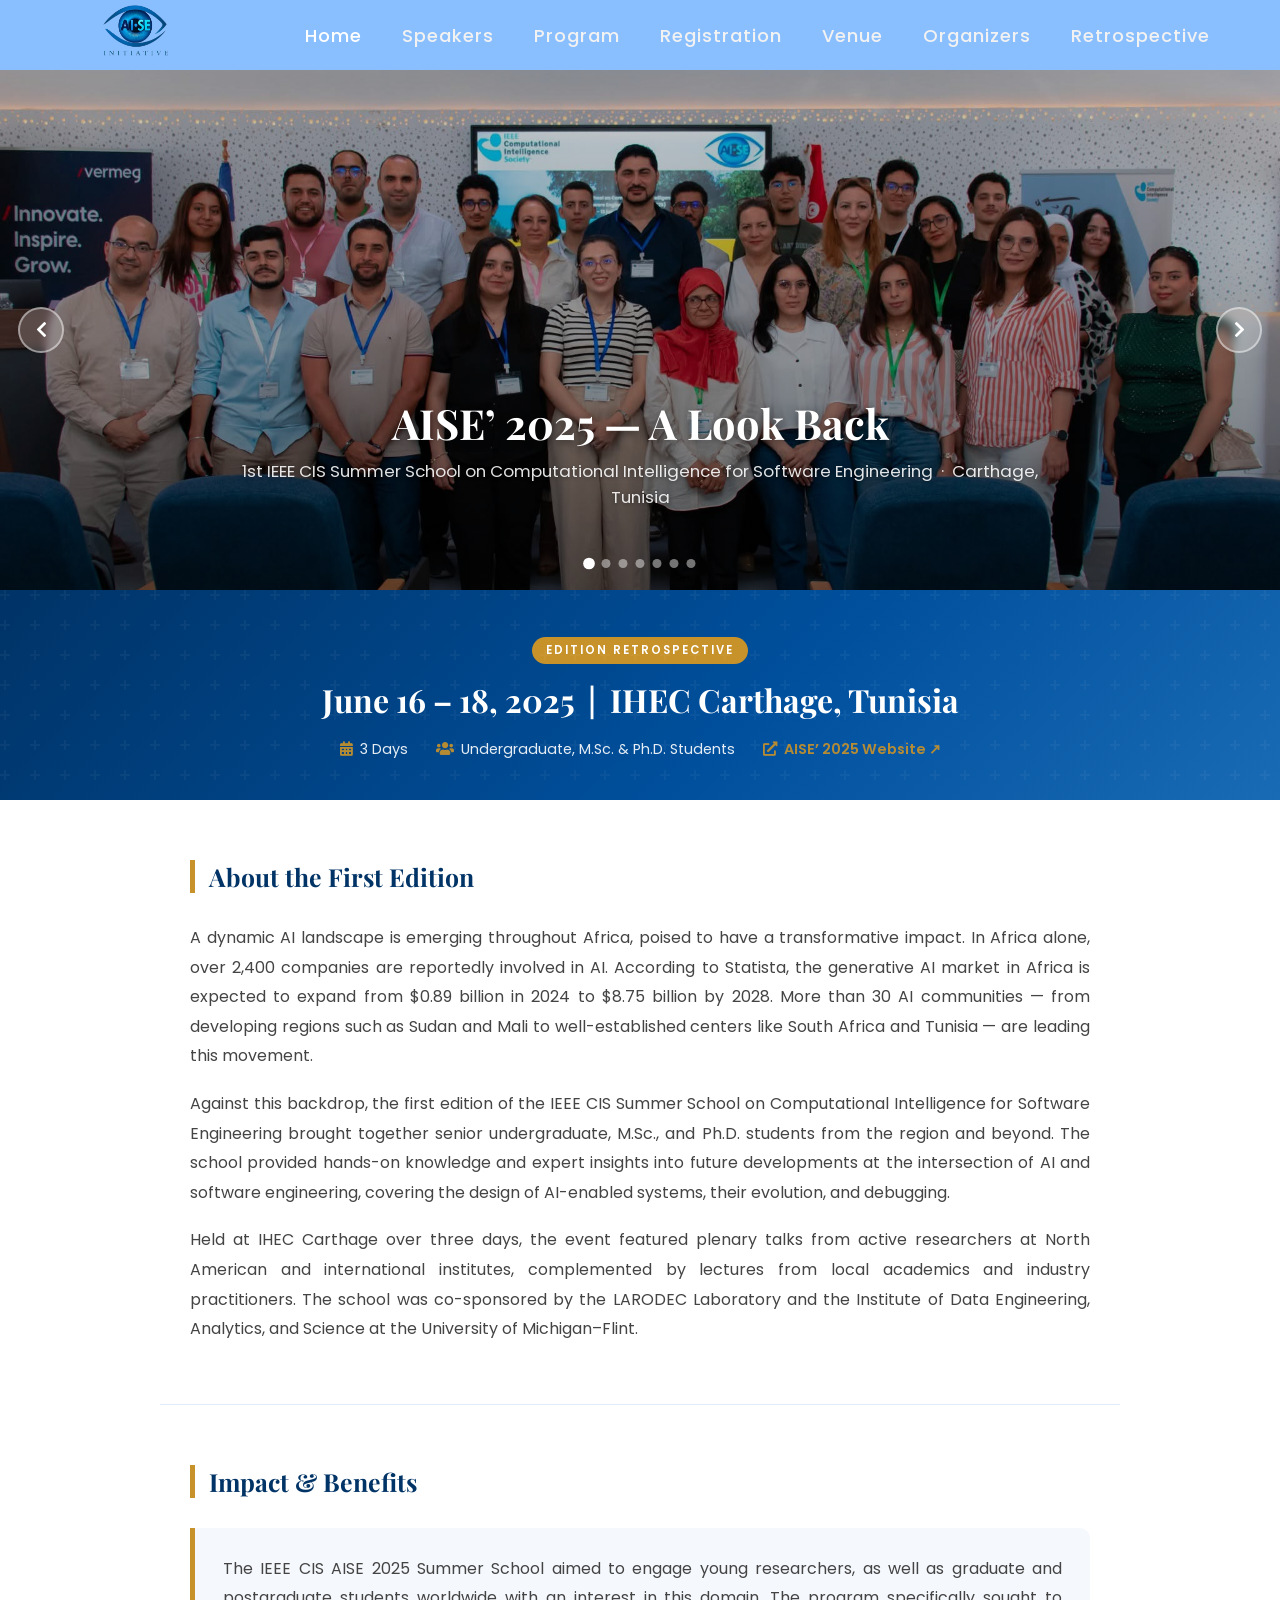
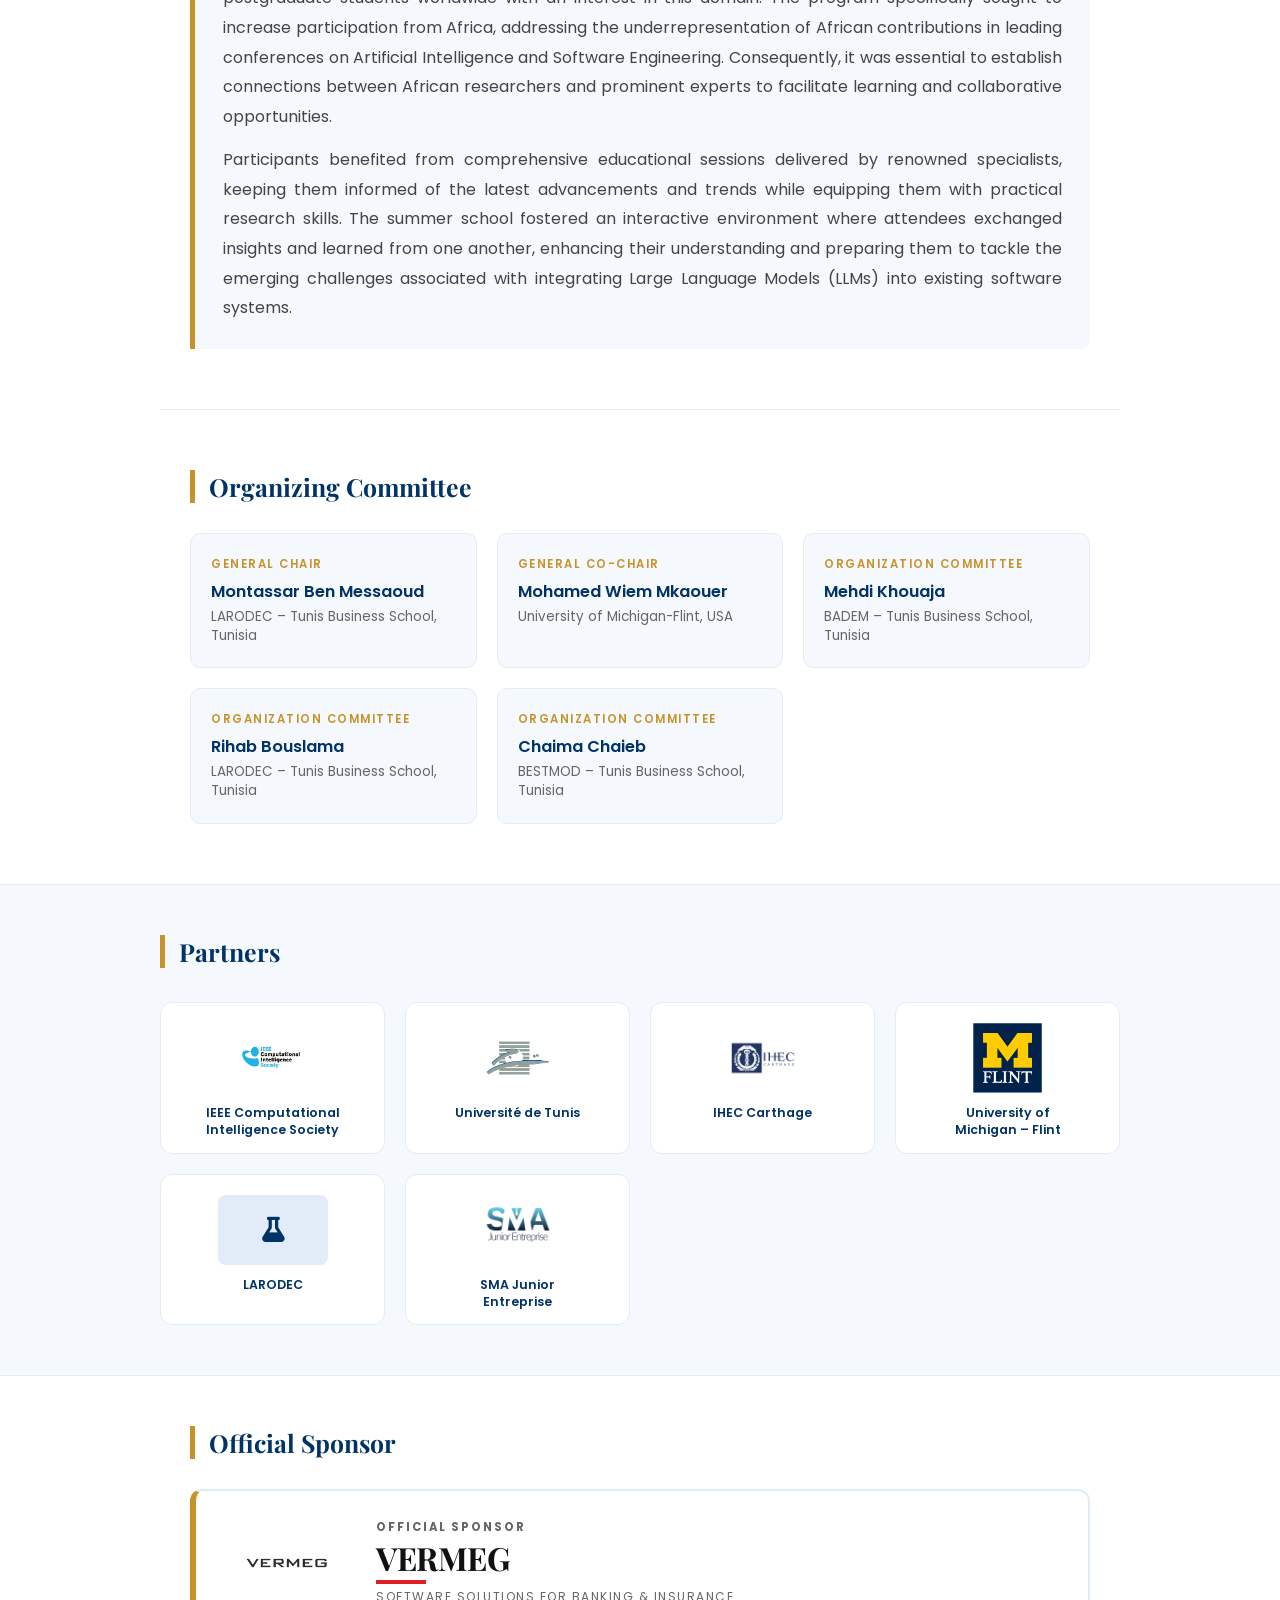
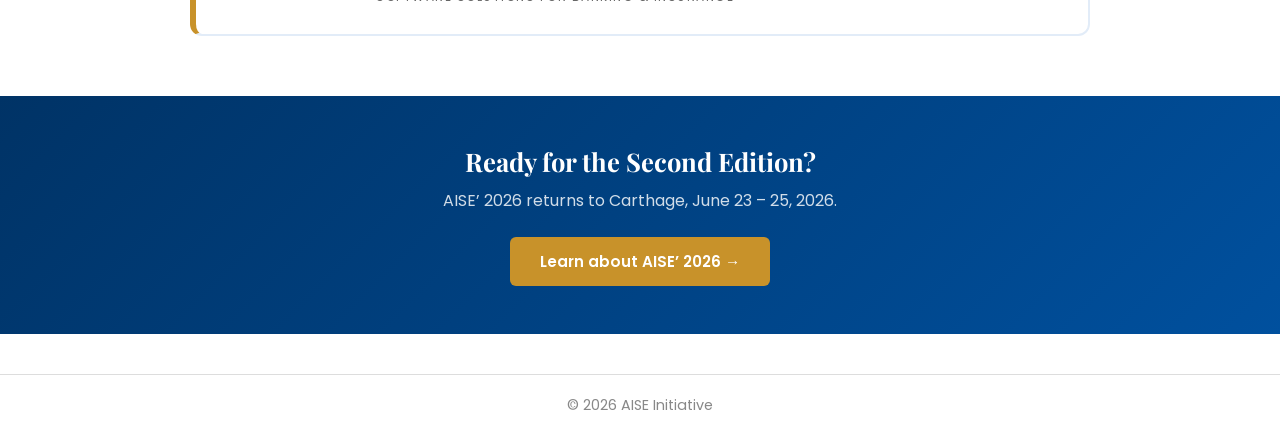
==== commit a1f5bcff: "update retrospective" ====
--- a/AISE2025.html
+++ b/AISE2025.html
@@ -453,7 +453,6 @@
   <div class="hero-meta">
     <span><i class="fas fa-calendar-alt"></i> 3 Days</span>
     <span><i class="fas fa-users"></i> Undergraduate, M.Sc. &amp; Ph.D. Students</span>
-    <span><i class="fas fa-globe-africa"></i> Africa-focused</span>
     <span><i class="fas fa-external-link-alt"></i>
       <a href="https://ci4se.github.io/AISE2025/index.html" target="_blank"
          style="color:#c8922a;text-decoration:none;font-weight:600;">
